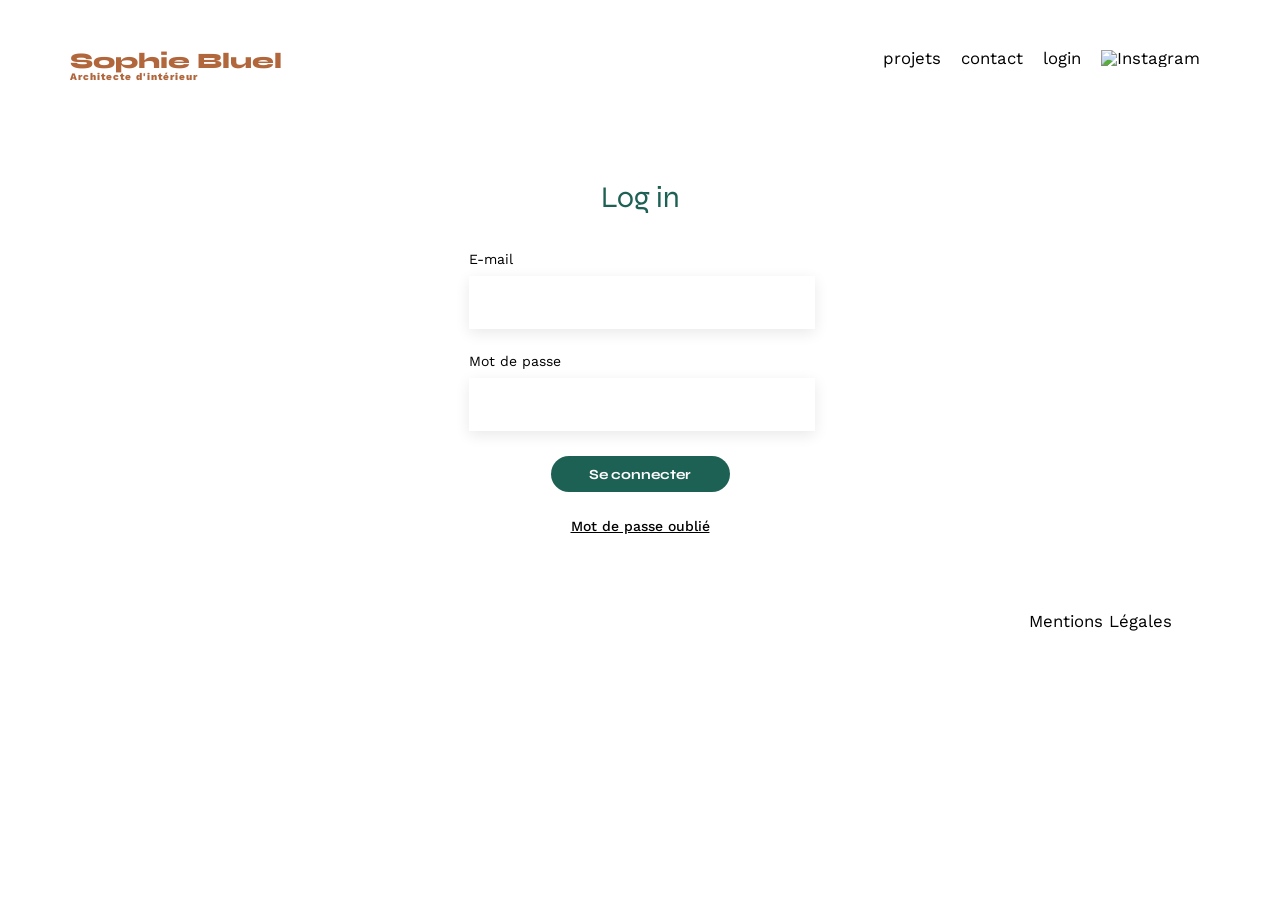
==== FrontEnd/login.html @ 3de40ad0 "etape 2" ====
<!DOCTYPE html>
<html lang="fr">
<head>
	<meta charset="UTF-8">
	<title>Sophie Bluel - Architecte d'intérieur</title>
	<meta name="viewport" content="width=device-width, initial-scale=1.0">
	<link rel="preconnect" href="https://fonts.googleapis.com">
	<link rel="preconnect" href="https://fonts.gstatic.com" crossorigin>
	<link href="https://fonts.googleapis.com/css2?family=Syne:wght@700;800&family=Work+Sans&display=swap" rel="stylesheet">
	<meta name="description" content="">
	<link rel="stylesheet" href="./assets/styleIndex.css">
	<script src="login.js" defer></script>
	<script src="https://kit.fontawesome.com/ab674341b6.js" crossorigin="anonymous"></script>
</head>
<body>
<header>
	<h1>Sophie Bluel <span>Architecte d'intérieur</span></h1>
	<nav>
		<ul>
			<li><a href="index.html">projets</a></li>
			<li>contact</li>
			<li><a href="login.html">login</a></li>
			<li><img src="./assets/icons/instagram.png" alt="Instagram"></li>
		</ul>
	</nav>
</header>

<section class="login">
    <h2>Log in</h2>
    <form id="formLogin">
        <label>E-mail </label><input type="text" name="email-input" id="email-input">
        <label>Mot de passe </label><input type="text" name="password-input" id="password-input">
        <button class="connection" type="submit">Se connecter</button>
        <button class="forgotten-password">Mot de passe oublié</button>
</form>
</section>

<footer>
	<nav>
		<ul>
			<li>Mentions Légales</li>
		</ul>
	</nav>
</footer>
</body>
---- FrontEnd/assets/styleIndex.css ----
/*************************************/
/******** GENERAL ************/
/***********************************/
html, body, div, span, applet, object, iframe,
h1, h2, h3, h4, h5, h6, p, blockquote, pre,
a, abbr, acronym, address, big, cite, code,
del, dfn, em, img, ins, kbd, q, s, samp,
small, strike, strong, sub, sup, tt, var,
b, u, i, center,
dl, dt, dd, ol, ul, li,
fieldset, form, label, legend,
table, caption, tbody, tfoot, thead, tr, th, td,
article, aside, canvas, details, embed,
figure, figcaption, footer, header, hgroup,
menu, nav, output, ruby, section, summary,
time, mark, audio, video {
	margin: 0;
	padding: 0;
	border: 0;
	font-size: 100%;
	font: inherit;
	vertical-align: baseline;
}


/* HTML5 display-role reset for older browsers */
article, aside, details, figcaption, figure,
footer, header, hgroup, menu, nav, section {
	display: block;
}

body {
	line-height: 1;
}

ol, ul {
	list-style: none;
}

blockquote, q {
	quotes: none;
}

blockquote:before, blockquote:after,
q:before, q:after {
	content: '';
	content: none;
}

table {
	border-collapse: collapse;
	border-spacing: 0;
}
/** end reset css**/
body {
	max-width: 1140px;
	margin:auto;
	font-family: 'Work Sans' ;
	font-size: 14px;
	display: flex;
	flex-direction: column;
}
section {
	margin: 50px 0
}

/*************************************/
/******** section header ************/
/***********************************/
header {
	display: flex;
	justify-content: space-between;
	margin: 50px 0
}

h1{
	display: flex;
	flex-direction: column;
	font-family: 'Syne';
	font-size: 22px;
	font-weight: 800;
	color: #B1663C
}

h1 > span {
	font-family: 'Work Sans';
	font-size:10px;
	letter-spacing: 0.1em;
;
}

nav ul {
	display: flex;
	align-items: center;
	list-style-type: none;

}
nav li {
	padding: 0 10px;
	font-size: 1.2em;
}

a {
	color:black;	
	text-decoration: none;
	&&:hover {
	color: #B1663C;
}
}

.login {
	width: 30%;
	display:flex;
	flex-direction: column;
	justify-content: center;
	align-items: center;
	align-self: center;
}

.login h2 {
	font-family: syne;
	color: #1D6154;
	font-size: 30px;
	margin-bottom: 40px;
}

form {
	width:100%;
	display:flex;
	flex-direction: column;
	gap:10px;
}

input {
	box-shadow: 0px 4px 14px 0px rgba(0, 0, 0, 0.09);
	border:transparent;
	background: #FFF;
	width:100%;
	height:51px;
	margin-bottom: 15px;
}

.connection {
	display: flex;
	align-self: center;
	justify-content: center;
	align-items: center;
	border-radius: 60px;
	width:179px;
	height:36px;
	background: #1D6154;
	color:#FFF;
	border-style: none;
	font-size:14px;
	font-weight:700;
	font-family:Syne;
}

.forgotten-password {
	display: flex;
	align-self: center;
	margin-top: 15px;
	border: none;
	background-color:white;
	text-decoration: underline;
	font-family:Work Sans;
	font-weight: 500;
	font-size: 14px;
}

/*************************************/
/******** section footer ************/
/***********************************/
footer nav ul {
	display: flex;
	justify-content: flex-end;
	margin: 2em
}
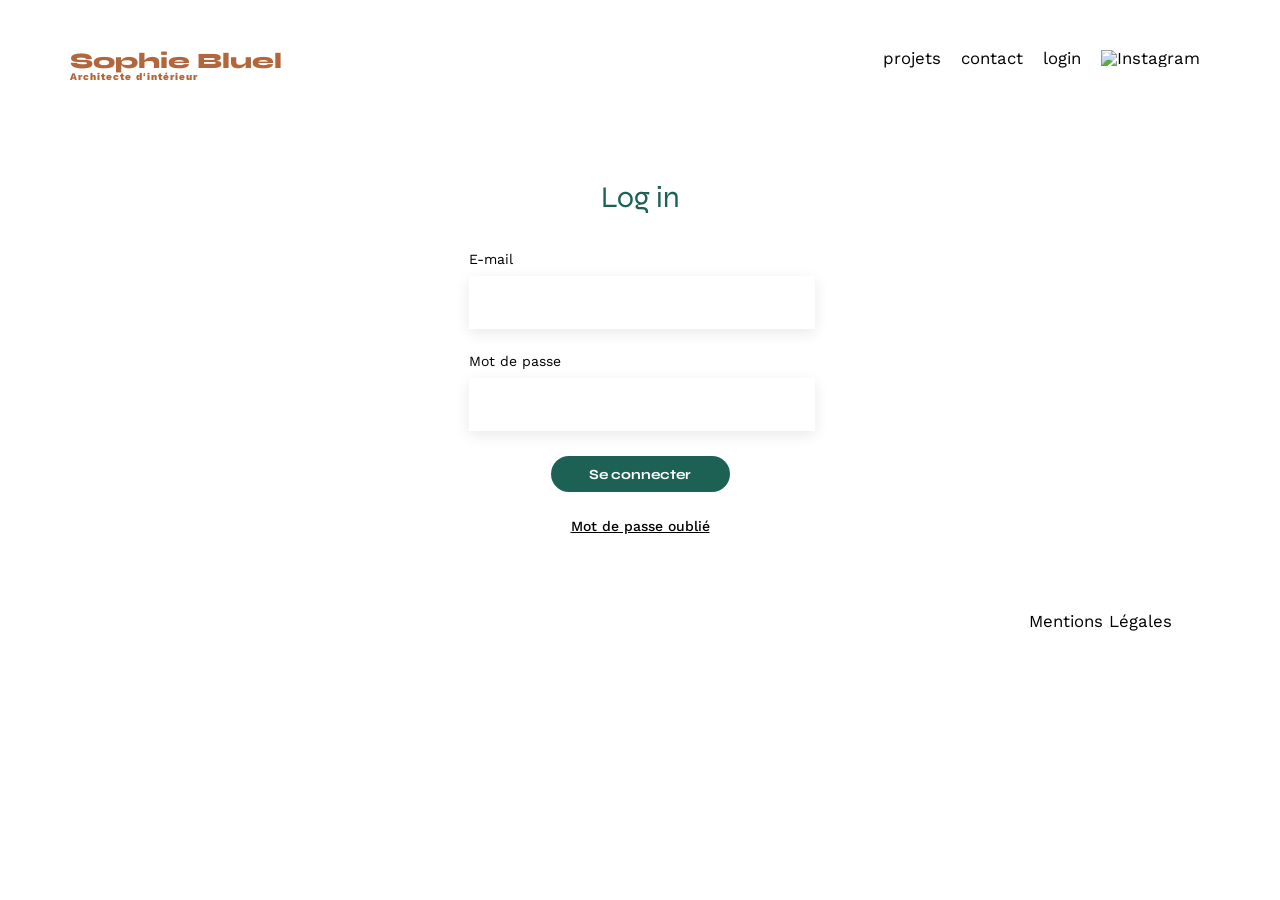
==== commit 87bc04e1: "ajout photo à la galerie v1" ====
--- a/FrontEnd/login.html
+++ b/FrontEnd/login.html
@@ -19,7 +19,7 @@
 		<ul>
 			<li><a href="index.html">projets</a></li>
 			<li>contact</li>
-			<li><a href="login.html">login</a></li>
+			<li><a href="login.html" class = "connexion">login</a></li>
 			<li><img src="./assets/icons/instagram.png" alt="Instagram"></li>
 		</ul>
 	</nav>
@@ -42,4 +42,5 @@
 		</ul>
 	</nav>
 </footer>
-</body>+</body>
+</html>
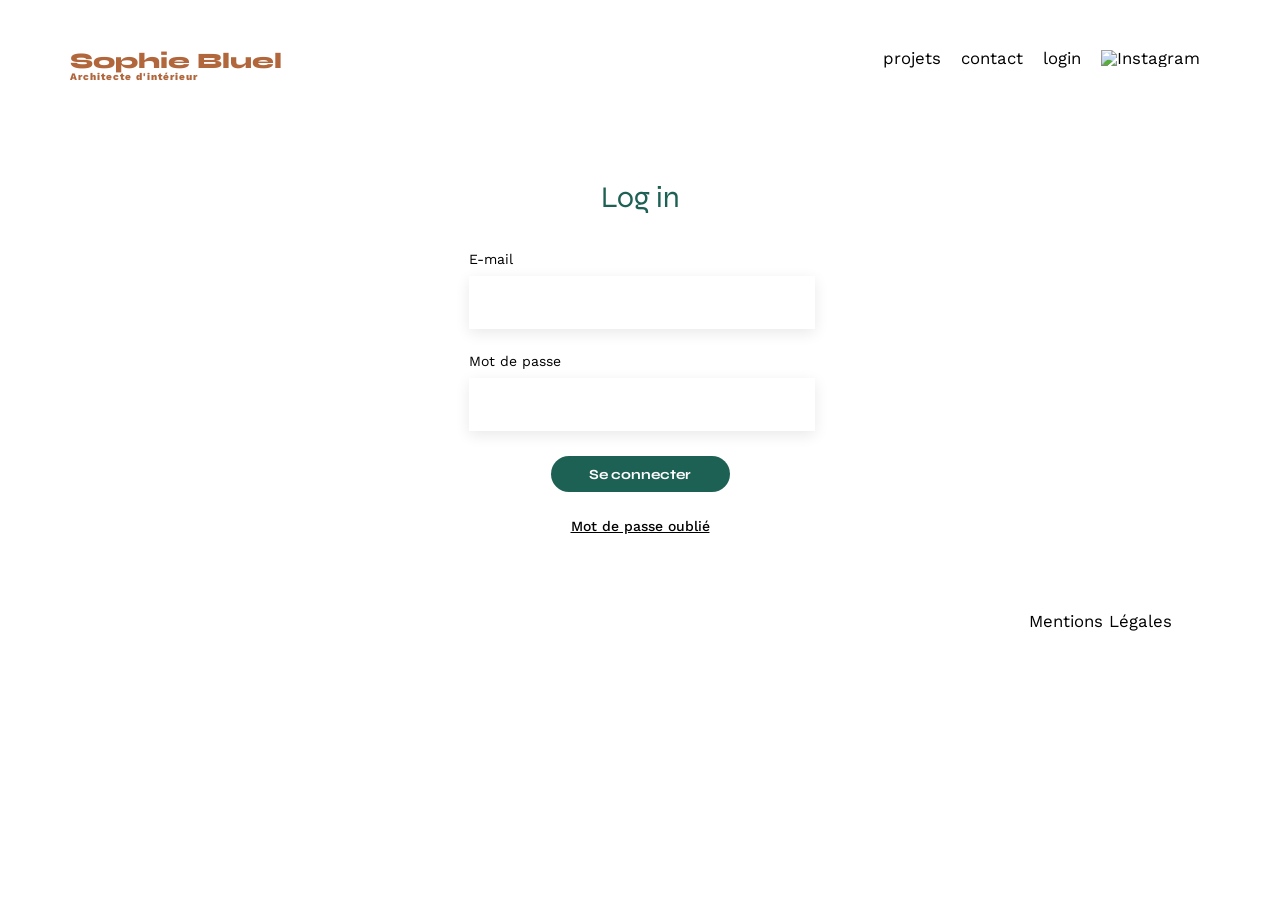
==== commit 304b9234: "projet v1" ====
--- a/FrontEnd/login.html
+++ b/FrontEnd/login.html
@@ -18,7 +18,7 @@
 	<nav>
 		<ul>
 			<li><a href="index.html">projets</a></li>
-			<li>contact</li>
+			<li><a href="#contact">contact</a></li>
 			<li><a href="login.html" class = "connexion">login</a></li>
 			<li><img src="./assets/icons/instagram.png" alt="Instagram"></li>
 		</ul>
